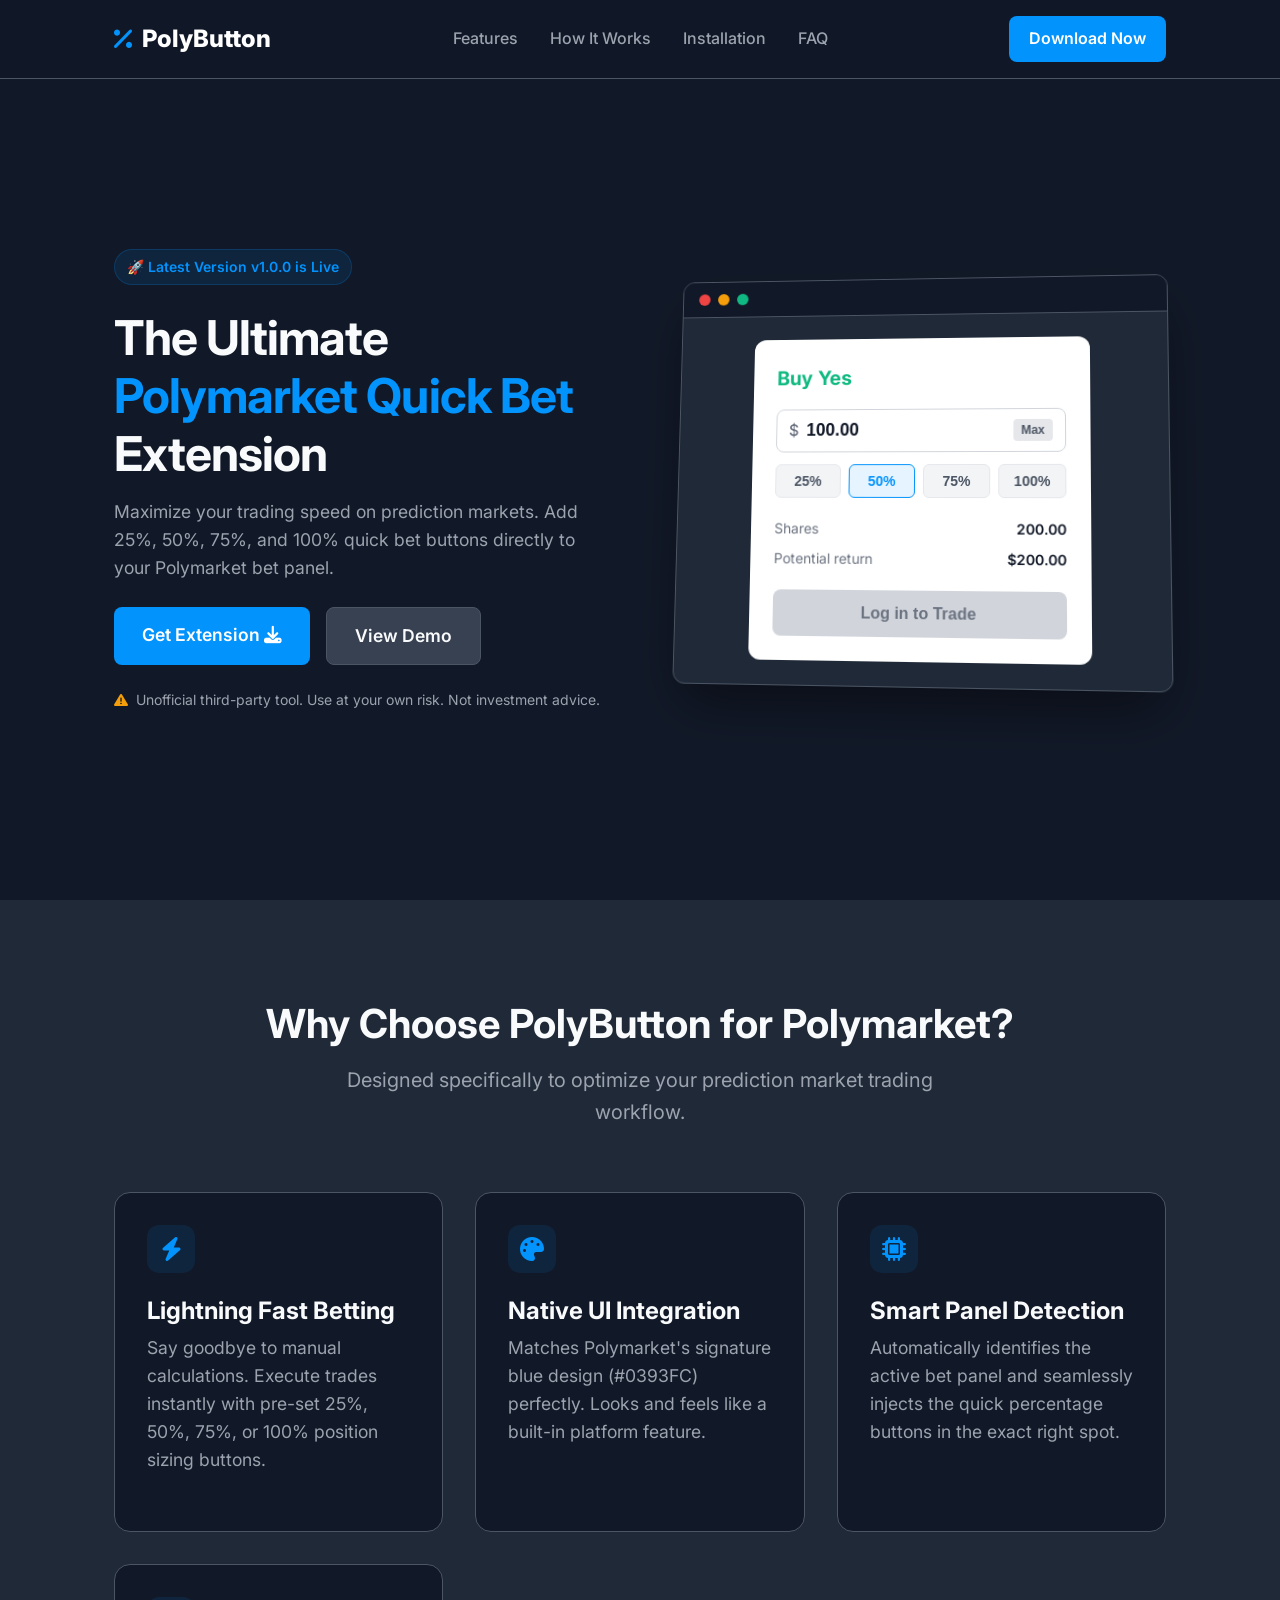
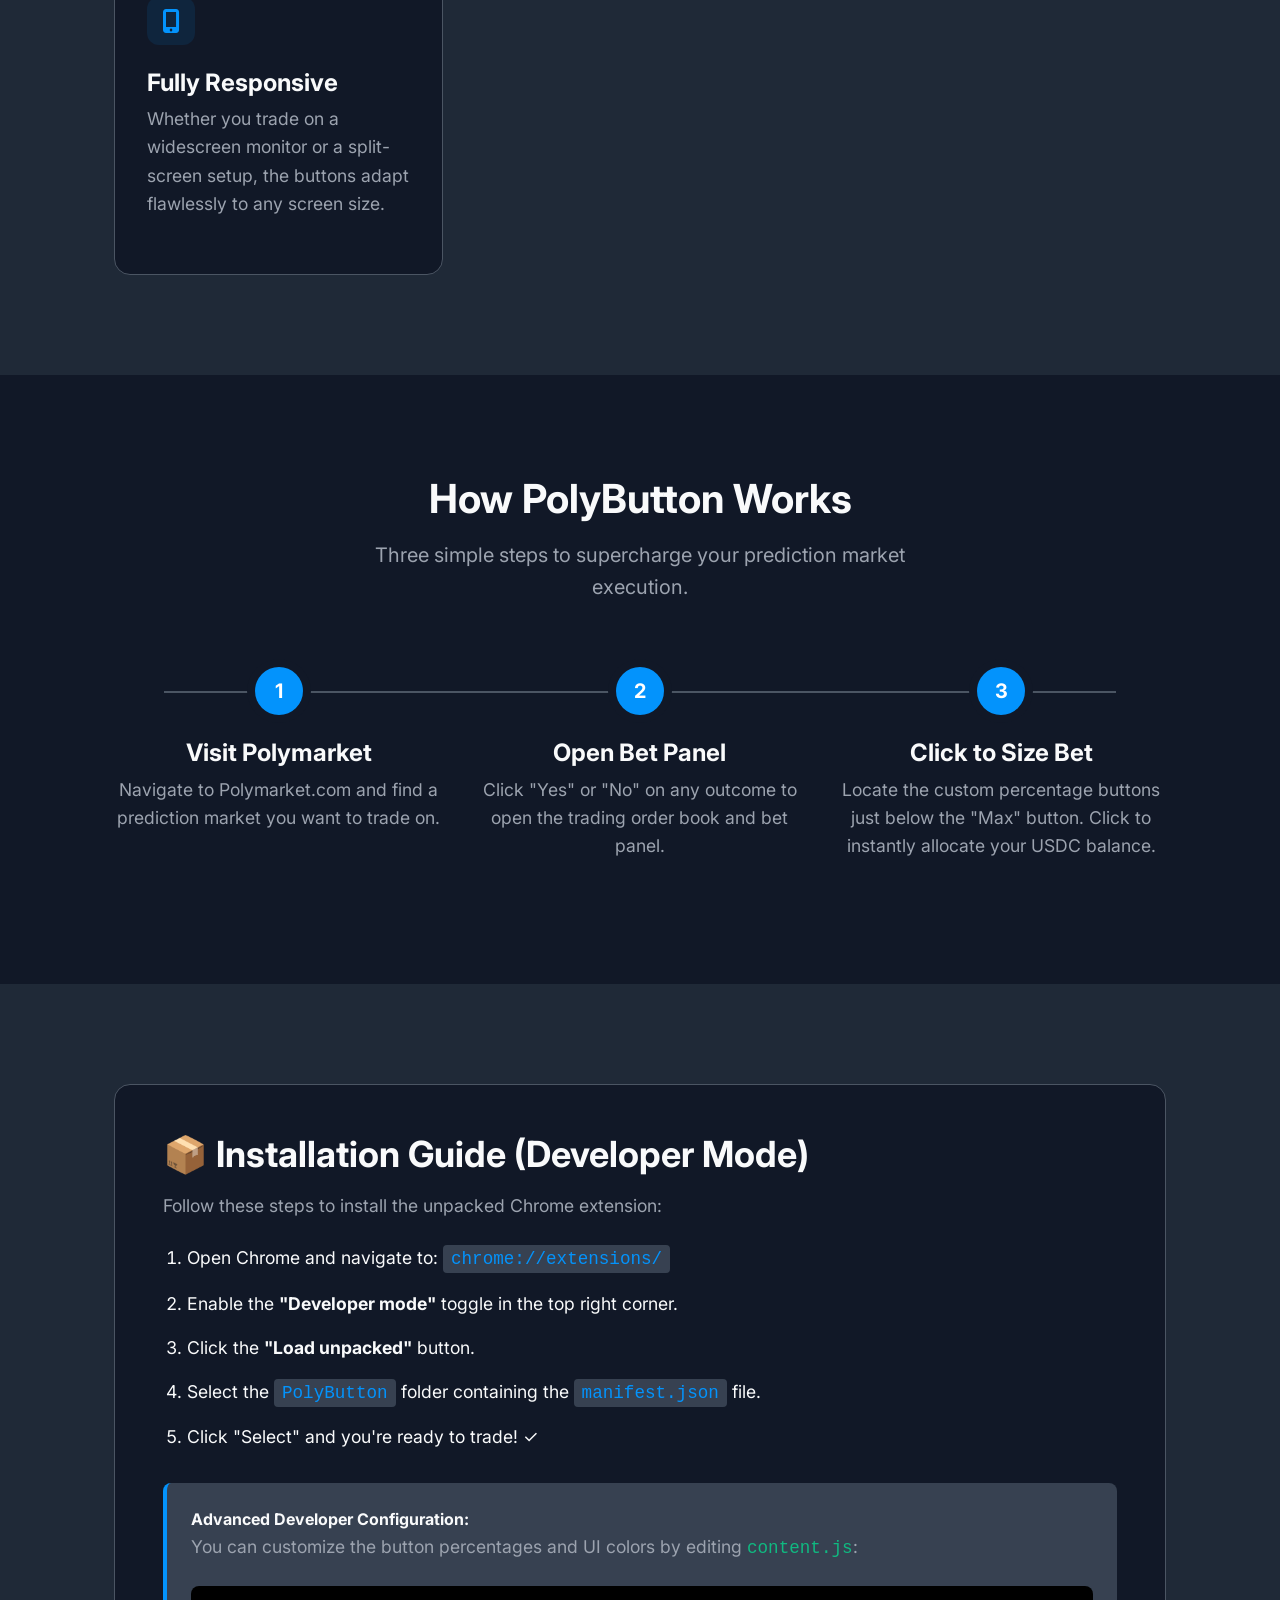
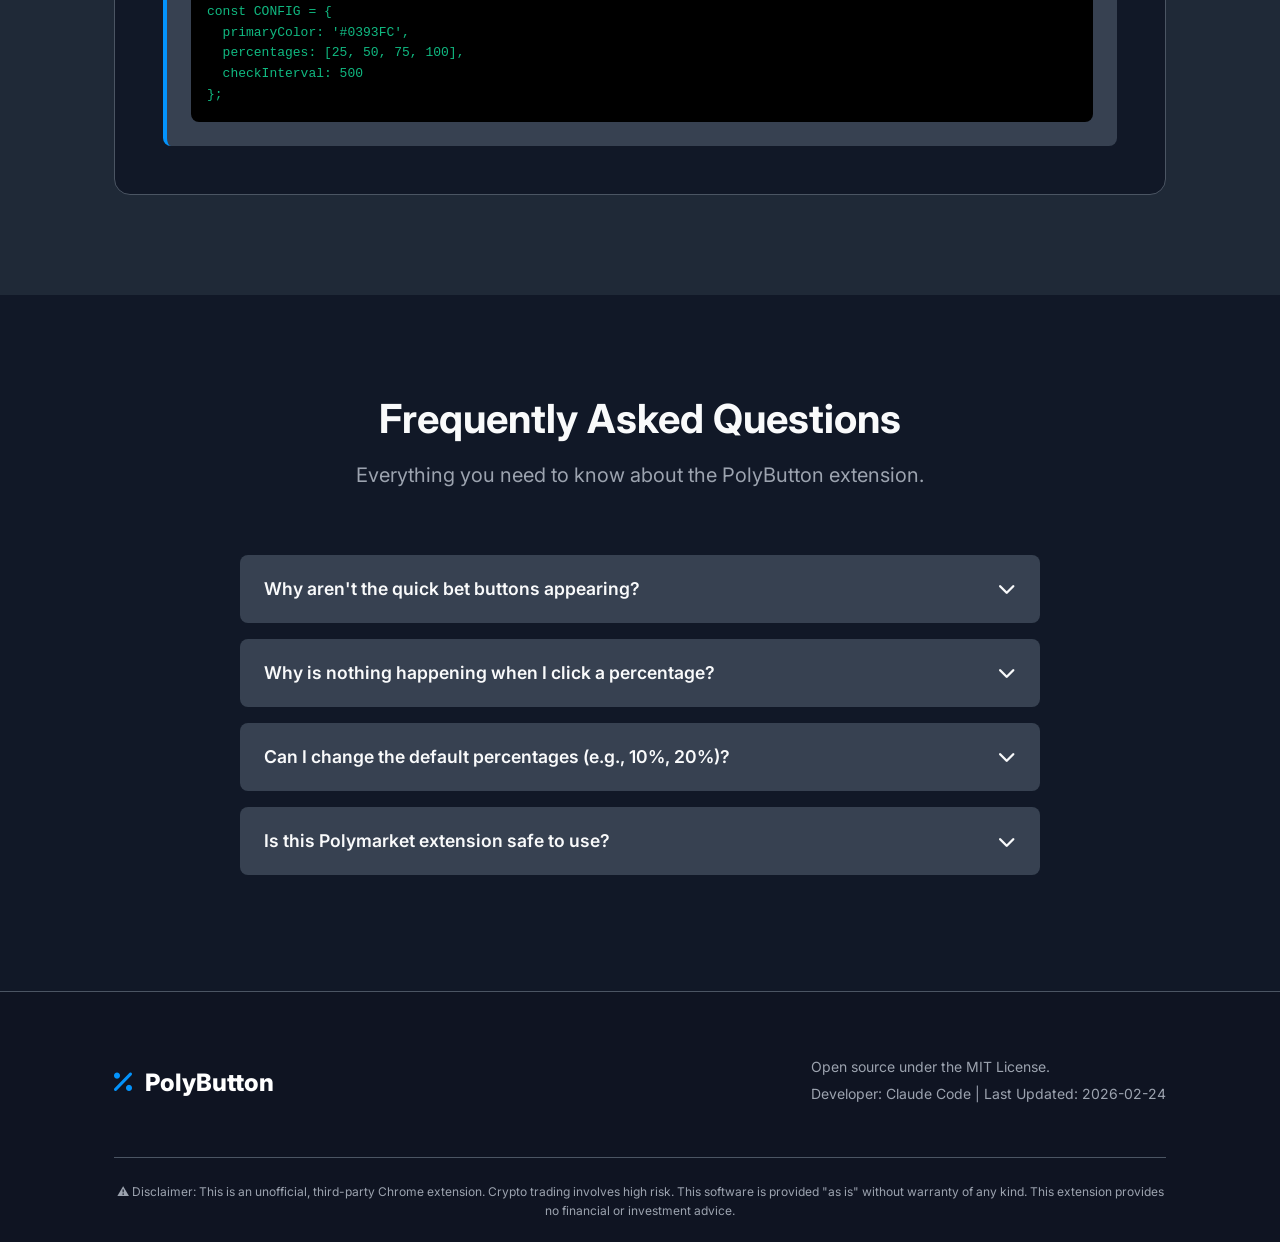
==== index.html @ 2eb206ef "init" ====
<!DOCTYPE html>
<html lang="en">
<head>
    <meta charset="UTF-8">
    <meta name="viewport" content="width=device-width, initial-scale=1.0">
    <title>PolyButton - Best Polymarket Quick Bet Extension | Polymarket Tools</title>
    <meta name="description" content="Enhance your Polymarket trading with PolyButton. A free Chrome extension that adds 25%, 50%, 75%, and 100% quick bet size buttons to your Polymarket bet panel.">
    <meta name="keywords" content="Polymarket extension, Polymarket tools, quick bet, prediction markets trading, Polymarket bet panel, crypto betting, betting tools">
    <link rel="canonical" href="https://polybutton.com/" />
    
    <!-- Open Graph / Facebook -->
    <meta property="og:type" content="website">
    <meta property="og:title" content="PolyButton - Polymarket Quick Bet Extension">
    <meta property="og:description" content="Add 25%, 50%, 75%, 100% quick-set buttons to your Polymarket bet panel for faster trading execution.">
    
    <!-- Twitter -->
    <meta property="twitter:card" content="summary_large_image">
    <meta property="twitter:title" content="PolyButton - Polymarket Quick Bet Extension">
    <meta property="twitter:description" content="Add 25%, 50%, 75%, 100% quick-set buttons to your Polymarket bet panel for faster trading execution.">
    
    <link rel="stylesheet" href="styles.css">
    <link rel="preconnect" href="https://fonts.googleapis.com">
    <link rel="preconnect" href="https://fonts.gstatic.com" crossorigin>
    <link href="https://fonts.googleapis.com/css2?family=Inter:wght@400;500;600;700;800&display=swap" rel="stylesheet">
    <link rel="stylesheet" href="https://cdnjs.cloudflare.com/ajax/libs/font-awesome/6.4.0/css/all.min.css">
</head>
<body>
    <nav class="navbar" aria-label="Main Navigation">
        <div class="container nav-content">
            <div class="logo">
                <i class="fa-solid fa-percent logo-icon" aria-hidden="true"></i>
                <span>PolyButton</span>
            </div>
            <ul class="nav-links">
                <li><a href="#features">Features</a></li>
                <li><a href="#how-it-works">How It Works</a></li>
                <li><a href="#installation">Installation</a></li>
                <li><a href="#faq">FAQ</a></li>
            </ul>
            <a href="#installation" class="btn btn-primary nav-btn">Download Now</a>
        </div>
    </nav>

    <main>
        <section class="hero" aria-label="Hero Section">
            <div class="container hero-content">
                <div class="hero-text">
                    <div class="badge">🚀 Latest Version v1.0.0 is Live</div>
                    <h1>The Ultimate<br><span class="highlight">Polymarket Quick Bet</span> Extension</h1>
                    <p>Maximize your trading speed on prediction markets. Add 25%, 50%, 75%, and 100% quick bet buttons directly to your Polymarket bet panel.</p>
                    <div class="hero-actions">
                        <a href="#installation" class="btn btn-primary btn-large">Get Extension <i class="fa-solid fa-download" aria-hidden="true"></i></a>
                        <a href="#how-it-works" class="btn btn-secondary btn-large">View Demo</a>
                    </div>
                    <div class="disclaimer">
                        <i class="fa-solid fa-triangle-exclamation" aria-hidden="true"></i> 
                        Unofficial third-party tool. Use at your own risk. Not investment advice.
                    </div>
                </div>
                <div class="hero-image" aria-hidden="true">
                    <div class="mockup-window">
                        <div class="mockup-header">
                            <span class="dot red"></span>
                            <span class="dot yellow"></span>
                            <span class="dot green"></span>
                        </div>
                        <div class="mockup-body">
                            <div class="bet-panel">
                                <div class="bet-header">Buy Yes</div>
                                <div class="input-group">
                                    <span class="currency">$</span>
                                    <input type="text" value="100.00" disabled aria-label="Bet Amount">
                                    <button class="btn-max">Max</button>
                                </div>
                                <!-- PolyButton Injected UI -->
                                <div class="polybutton-row">
                                    <button class="pb-btn">25%</button>
                                    <button class="pb-btn active">50%</button>
                                    <button class="pb-btn">75%</button>
                                    <button class="pb-btn">100%</button>
                                </div>
                                <div class="bet-summary">
                                    <div>Shares <span>200.00</span></div>
                                    <div>Potential return <span>$200.00</span></div>
                                </div>
                                <button class="btn-submit">Log in to Trade</button>
                            </div>
                        </div>
                    </div>
                </div>
            </div>
        </section>

        <section id="features" class="features">
            <div class="container">
                <div class="section-header">
                    <h2>Why Choose PolyButton for Polymarket?</h2>
                    <p>Designed specifically to optimize your prediction market trading workflow.</p>
                </div>
                <div class="feature-grid">
                    <div class="feature-card">
                        <div class="feature-icon"><i class="fa-solid fa-bolt" aria-hidden="true"></i></div>
                        <h3>Lightning Fast Betting</h3>
                        <p>Say goodbye to manual calculations. Execute trades instantly with pre-set 25%, 50%, 75%, or 100% position sizing buttons.</p>
                    </div>
                    <div class="feature-card">
                        <div class="feature-icon"><i class="fa-solid fa-palette" aria-hidden="true"></i></div>
                        <h3>Native UI Integration</h3>
                        <p>Matches Polymarket's signature blue design (#0393FC) perfectly. Looks and feels like a built-in platform feature.</p>
                    </div>
                    <div class="feature-card">
                        <div class="feature-icon"><i class="fa-solid fa-microchip" aria-hidden="true"></i></div>
                        <h3>Smart Panel Detection</h3>
                        <p>Automatically identifies the active bet panel and seamlessly injects the quick percentage buttons in the exact right spot.</p>
                    </div>
                    <div class="feature-card">
                        <div class="feature-icon"><i class="fa-solid fa-mobile-screen-button" aria-hidden="true"></i></div>
                        <h3>Fully Responsive</h3>
                        <p>Whether you trade on a widescreen monitor or a split-screen setup, the buttons adapt flawlessly to any screen size.</p>
                    </div>
                </div>
            </div>
        </section>

        <section id="how-it-works" class="how-it-works">
            <div class="container">
                <div class="section-header">
                    <h2>How PolyButton Works</h2>
                    <p>Three simple steps to supercharge your prediction market execution.</p>
                </div>
                <div class="steps-container">
                    <div class="step">
                        <div class="step-number">1</div>
                        <h3>Visit Polymarket</h3>
                        <p>Navigate to Polymarket.com and find a prediction market you want to trade on.</p>
                    </div>
                    <div class="step">
                        <div class="step-number">2</div>
                        <h3>Open Bet Panel</h3>
                        <p>Click "Yes" or "No" on any outcome to open the trading order book and bet panel.</p>
                    </div>
                    <div class="step">
                        <div class="step-number">3</div>
                        <h3>Click to Size Bet</h3>
                        <p>Locate the custom percentage buttons just below the "Max" button. Click to instantly allocate your USDC balance.</p>
                    </div>
                </div>
            </div>
        </section>

        <section id="installation" class="installation">
            <div class="container">
                <div class="install-card">
                    <div class="install-content">
                        <h2>📦 Installation Guide (Developer Mode)</h2>
                        <p>Follow these steps to install the unpacked Chrome extension:</p>
                        <ol class="install-steps">
                            <li>Open Chrome and navigate to: <code>chrome://extensions/</code></li>
                            <li>Enable the <strong>"Developer mode"</strong> toggle in the top right corner.</li>
                            <li>Click the <strong>"Load unpacked"</strong> button.</li>
                            <li>Select the <code>PolyButton</code> folder containing the <code>manifest.json</code> file.</li>
                            <li>Click "Select" and you're ready to trade! ✓</li>
                        </ol>
                        <div class="config-note">
                            <strong>Advanced Developer Configuration:</strong>
                            <p>You can customize the button percentages and UI colors by editing <code>content.js</code>:</p>
                            <pre><code>const CONFIG = {
  primaryColor: '#0393FC',
  percentages: [25, 50, 75, 100],
  checkInterval: 500
};</code></pre>
                        </div>
                    </div>
                </div>
            </div>
        </section>

        <section id="faq" class="faq">
            <div class="container">
                <div class="section-header">
                    <h2>Frequently Asked Questions</h2>
                    <p>Everything you need to know about the PolyButton extension.</p>
                </div>
                <div class="faq-list">
                    <div class="faq-item">
                        <div class="faq-question">
                            <span>Why aren't the quick bet buttons appearing?</span>
                            <i class="fa-solid fa-chevron-down" aria-hidden="true"></i>
                        </div>
                        <div class="faq-answer">
                            <p>Ensure you are on the official Polymarket website and the extension is enabled. Try refreshing the page. The buttons only appear when a bet panel is open.</p>
                        </div>
                    </div>
                    <div class="faq-item">
                        <div class="faq-question">
                            <span>Why is nothing happening when I click a percentage?</span>
                            <i class="fa-solid fa-chevron-down" aria-hidden="true"></i>
                        </div>
                        <div class="faq-answer">
                            <p>The Polymarket interface might still be loading, or your wallet balance hasn't synced. Wait a few seconds and try again. You can also check the browser console (F12) for troubleshooting.</p>
                        </div>
                    </div>
                    <div class="faq-item">
                        <div class="faq-question">
                            <span>Can I change the default percentages (e.g., 10%, 20%)?</span>
                            <i class="fa-solid fa-chevron-down" aria-hidden="true"></i>
                        </div>
                        <div class="faq-answer">
                            <p>Yes! Open the extension folder, edit the <code>content.js</code> file, and modify the <code>percentages</code> array inside the <code>CONFIG</code> object to match your trading strategy.</p>
                        </div>
                    </div>
                    <div class="faq-item">
                        <div class="faq-question">
                            <span>Is this Polymarket extension safe to use?</span>
                            <i class="fa-solid fa-chevron-down" aria-hidden="true"></i>
                        </div>
                        <div class="faq-answer">
                            <p>100% safe. PolyButton is an open-source frontend script. It only performs local DOM manipulation to inject buttons and calculate math. It does not access, collect, or transmit your private keys, wallet data, or any sensitive information.</p>
                        </div>
                    </div>
                </div>
            </div>
        </section>
    </main>

    <footer class="footer">
        <div class="container">
            <div class="footer-content">
                <div class="footer-logo">
                    <i class="fa-solid fa-percent" aria-hidden="true"></i> PolyButton
                </div>
                <div class="footer-info">
                    <p>Open source under the MIT License.</p>
                    <p>Developer: Claude Code | Last Updated: 2026-02-24</p>
                </div>
            </div>
            <div class="footer-bottom">
                <p>⚠️ Disclaimer: This is an unofficial, third-party Chrome extension. Crypto trading involves high risk. This software is provided "as is" without warranty of any kind. This extension provides no financial or investment advice.</p>
            </div>
        </div>
    </footer>

    <script src="script.js"></script>
</body>
</html>
---- styles.css ----
:root {
    --primary: #0393FC;
    --primary-hover: #0276cb;
    --bg-main: #111827;
    --bg-secondary: #1F2937;
    --bg-card: #374151;
    --text-main: #F9FAFB;
    --text-muted: #9CA3AF;
    --border: #4B5563;
    --accent-red: #EF4444;
    --accent-yellow: #F59E0B;
    --accent-green: #10B981;
    --font-family: 'Inter', -apple-system, BlinkMacSystemFont, "Segoe UI", Roboto, Helvetica, Arial, sans-serif;
    --radius: 8px;
    --transition: 0.3s ease;
}

* {
    margin: 0;
    padding: 0;
    box-sizing: border-box;
}

body {
    font-family: var(--font-family);
    background-color: var(--bg-main);
    color: var(--text-main);
    line-height: 1.6;
    scroll-behavior: smooth;
    overflow-x: hidden;
}

a {
    color: var(--primary);
    text-decoration: none;
    transition: color var(--transition);
}

a:hover {
    color: var(--primary-hover);
}

.container {
    max-width: 1100px;
    margin: 0 auto;
    padding: 0 24px;
}

/* Typography */
h1, h2, h3 {
    font-weight: 700;
    line-height: 1.2;
    margin-bottom: 16px;
}

h1 {
    font-size: 3rem;
    letter-spacing: -0.02em;
}

h2 {
    font-size: 2.25rem;
}

h3 {
    font-size: 1.5rem;
    margin-bottom: 8px;
}

p {
    color: var(--text-muted);
    font-size: 1.1rem;
    margin-bottom: 24px;
}

/* Buttons */
.btn {
    display: inline-block;
    padding: 10px 20px;
    border-radius: var(--radius);
    font-weight: 600;
    text-align: center;
    cursor: pointer;
    transition: all var(--transition);
    border: none;
    font-family: var(--font-family);
}

.btn-primary {
    background-color: var(--primary);
    color: white;
}

.btn-primary:hover {
    background-color: var(--primary-hover);
    color: white;
    transform: translateY(-2px);
    box-shadow: 0 4px 12px rgba(3, 147, 252, 0.3);
}

.btn-secondary {
    background-color: var(--bg-card);
    color: var(--text-main);
    border: 1px solid var(--border);
}

.btn-secondary:hover {
    background-color: var(--border);
    color: white;
    transform: translateY(-2px);
}

.btn-large {
    padding: 14px 28px;
    font-size: 1.1rem;
}

/* Navbar */
.navbar {
    position: fixed;
    top: 0;
    width: 100%;
    background-color: rgba(17, 24, 39, 0.9);
    backdrop-filter: blur(10px);
    z-index: 1000;
    border-bottom: 1px solid var(--border);
    padding: 16px 0;
}

.nav-content {
    display: flex;
    justify-content: space-between;
    align-items: center;
}

.logo {
    display: flex;
    align-items: center;
    gap: 10px;
    font-size: 1.5rem;
    font-weight: 800;
    color: white;
}

.logo-icon {
    color: var(--primary);
}

.nav-links {
    display: flex;
    list-style: none;
    gap: 32px;
}

.nav-links a {
    color: var(--text-muted);
    font-weight: 500;
}

.nav-links a:hover {
    color: white;
}

/* Hero Section */
.hero {
    padding: 160px 0 100px;
    display: flex;
    align-items: center;
    min-height: 100vh;
}

.hero-content {
    display: grid;
    grid-template-columns: 1fr 1fr;
    gap: 64px;
    align-items: center;
}

.badge {
    display: inline-block;
    padding: 6px 12px;
    background-color: rgba(3, 147, 252, 0.1);
    color: var(--primary);
    border: 1px solid rgba(3, 147, 252, 0.2);
    border-radius: 20px;
    font-size: 0.875rem;
    font-weight: 600;
    margin-bottom: 24px;
}

.highlight {
    color: var(--primary);
}

.hero-actions {
    display: flex;
    gap: 16px;
    margin-bottom: 24px;
}

.disclaimer {
    font-size: 0.875rem;
    color: var(--text-muted);
    display: flex;
    align-items: center;
    gap: 8px;
}

.disclaimer i {
    color: var(--accent-yellow);
}

/* Mockup UI */
.mockup-window {
    background-color: var(--bg-secondary);
    border-radius: 12px;
    border: 1px solid var(--border);
    overflow: hidden;
    box-shadow: 0 25px 50px -12px rgba(0, 0, 0, 0.5);
    transform: perspective(1000px) rotateY(-5deg) rotateX(5deg);
    transition: transform 0.5s ease;
}

.mockup-window:hover {
    transform: perspective(1000px) rotateY(0) rotateX(0);
}

.mockup-header {
    background-color: var(--bg-main);
    padding: 12px 16px;
    display: flex;
    gap: 8px;
    border-bottom: 1px solid var(--border);
}

.dot {
    width: 12px;
    height: 12px;
    border-radius: 50%;
}

.dot.red { background-color: var(--accent-red); }
.dot.yellow { background-color: var(--accent-yellow); }
.dot.green { background-color: var(--accent-green); }

.mockup-body {
    padding: 24px;
    display: flex;
    justify-content: center;
}

.bet-panel {
    background-color: #ffffff;
    border-radius: 12px;
    padding: 24px;
    width: 100%;
    max-width: 340px;
    color: #111827;
}

.bet-header {
    font-weight: 700;
    font-size: 1.25rem;
    margin-bottom: 16px;
    color: #10B981; /* Yes green */
}

.input-group {
    display: flex;
    align-items: center;
    border: 1px solid #D1D5DB;
    border-radius: 8px;
    padding: 8px 12px;
    margin-bottom: 12px;
}

.currency {
    color: #6B7280;
    font-weight: 500;
    margin-right: 8px;
}

.input-group input {
    border: none;
    outline: none;
    font-size: 1.1rem;
    font-weight: 600;
    width: 100%;
    color: #111827;
    background: transparent;
}

.btn-max {
    background-color: #E5E7EB;
    border: none;
    padding: 4px 8px;
    border-radius: 4px;
    font-size: 0.75rem;
    font-weight: 600;
    color: #4B5563;
    cursor: pointer;
}

/* The injected buttons */
.polybutton-row {
    display: flex;
    gap: 8px;
    margin-bottom: 20px;
}

.pb-btn {
    flex: 1;
    background-color: #F3F4F6;
    border: 1px solid #E5E7EB;
    color: #4B5563;
    border-radius: 6px;
    padding: 8px 0;
    font-size: 0.875rem;
    font-weight: 600;
    cursor: pointer;
    transition: all 0.2s;
}

.pb-btn.active, .pb-btn:hover {
    background-color: rgba(3, 147, 252, 0.1);
    color: var(--primary);
    border-color: var(--primary);
}

.bet-summary {
    display: flex;
    flex-direction: column;
    gap: 8px;
    margin-bottom: 20px;
    font-size: 0.875rem;
    color: #6B7280;
}

.bet-summary div {
    display: flex;
    justify-content: space-between;
}

.bet-summary span {
    font-weight: 600;
    color: #111827;
}

.btn-submit {
    width: 100%;
    background-color: #D1D5DB;
    color: #6B7280;
    border: none;
    padding: 14px;
    border-radius: 8px;
    font-weight: 600;
    font-size: 1rem;
}

/* Sections Global */
section {
    padding: 100px 0;
}

.section-header {
    text-align: center;
    margin-bottom: 64px;
}

.section-header h2 {
    font-size: 2.5rem;
}

.section-header p {
    font-size: 1.25rem;
    max-width: 600px;
    margin: 0 auto;
}

/* Features */
.features {
    background-color: var(--bg-secondary);
}

.feature-grid {
    display: grid;
    grid-template-columns: repeat(auto-fit, minmax(250px, 1fr));
    gap: 32px;
}

.feature-card {
    background-color: var(--bg-main);
    padding: 32px;
    border-radius: 16px;
    border: 1px solid var(--border);
    transition: transform var(--transition), box-shadow var(--transition);
}

.feature-card:hover {
    transform: translateY(-5px);
    box-shadow: 0 10px 30px rgba(0, 0, 0, 0.2);
    border-color: var(--primary);
}

.feature-icon {
    width: 48px;
    height: 48px;
    background-color: rgba(3, 147, 252, 0.1);
    color: var(--primary);
    border-radius: 12px;
    display: flex;
    align-items: center;
    justify-content: center;
    font-size: 1.5rem;
    margin-bottom: 24px;
}

/* How it works */
.steps-container {
    display: grid;
    grid-template-columns: repeat(3, 1fr);
    gap: 32px;
    position: relative;
}

.steps-container::before {
    content: '';
    position: absolute;
    top: 24px;
    left: 50px;
    right: 50px;
    height: 2px;
    background-color: var(--border);
    z-index: 1;
}

.step {
    text-align: center;
    position: relative;
    z-index: 2;
}

.step-number {
    width: 48px;
    height: 48px;
    background-color: var(--primary);
    color: white;
    border-radius: 50%;
    display: flex;
    align-items: center;
    justify-content: center;
    font-size: 1.25rem;
    font-weight: 700;
    margin: 0 auto 24px;
    box-shadow: 0 0 0 8px var(--bg-main);
}

/* Installation */
.installation {
    background-color: var(--bg-secondary);
}

.install-card {
    background-color: var(--bg-main);
    border-radius: 16px;
    border: 1px solid var(--border);
    overflow: hidden;
}

.install-content {
    padding: 48px;
}

.install-content h2 {
    display: flex;
    align-items: center;
    gap: 12px;
    margin-bottom: 16px;
}

.install-steps {
    padding-left: 24px;
    margin-bottom: 32px;
    color: var(--text-main);
}

.install-steps li {
    margin-bottom: 16px;
    font-size: 1.1rem;
}

.install-steps code {
    background-color: var(--bg-card);
    padding: 4px 8px;
    border-radius: 4px;
    font-family: monospace;
    color: var(--primary);
}

.config-note {
    background-color: var(--bg-card);
    padding: 24px;
    border-radius: 8px;
    border-left: 4px solid var(--primary);
}

.config-note pre {
    background-color: #000;
    padding: 16px;
    border-radius: 8px;
    margin-top: 16px;
    overflow-x: auto;
}

.config-note code {
    color: #10B981;
    font-family: monospace;
}

/* FAQ */
.faq-list {
    max-width: 800px;
    margin: 0 auto;
}

.faq-item {
    background-color: var(--bg-card);
    border-radius: 8px;
    margin-bottom: 16px;
    overflow: hidden;
}

.faq-question {
    padding: 20px 24px;
    display: flex;
    justify-content: space-between;
    align-items: center;
    cursor: pointer;
    font-weight: 600;
    font-size: 1.1rem;
    transition: background-color var(--transition);
}

.faq-question:hover {
    background-color: var(--border);
}

.faq-question i {
    transition: transform var(--transition);
}

.faq-item.active .faq-question i {
    transform: rotate(180deg);
}

.faq-answer {
    padding: 0 24px;
    max-height: 0;
    overflow: hidden;
    transition: max-height 0.3s ease, padding 0.3s ease;
}

.faq-item.active .faq-answer {
    padding: 0 24px 20px;
    max-height: 200px;
}

.faq-answer p {
    margin-bottom: 0;
}

/* Footer */
.footer {
    background-color: #0f1422;
    padding: 64px 0 24px;
    border-top: 1px solid var(--border);
}

.footer-content {
    display: flex;
    justify-content: space-between;
    align-items: center;
    margin-bottom: 48px;
    flex-wrap: wrap;
    gap: 24px;
}

.footer-logo {
    font-size: 1.5rem;
    font-weight: 800;
    color: white;
}

.footer-logo i {
    color: var(--primary);
    margin-right: 8px;
}

.footer-info p {
    margin-bottom: 4px;
    font-size: 0.875rem;
}

.footer-bottom {
    border-top: 1px solid var(--border);
    padding-top: 24px;
    text-align: center;
}

.footer-bottom p {
    font-size: 0.75rem;
    color: var(--text-muted);
    margin-bottom: 0;
}

/* Responsive Design */
@media (max-width: 992px) {
    .hero-content {
        grid-template-columns: 1fr;
        text-align: center;
    }
    
    .hero-actions {
        justify-content: center;
    }

    .disclaimer {
        justify-content: center;
    }

    .mockup-window {
        margin: 0 auto;
        transform: none;
    }
    
    .mockup-window:hover {
        transform: none;
    }
}

@media (max-width: 768px) {
    .nav-links, .nav-btn {
        display: none;
    }
    
    h1 {
        font-size: 2.5rem;
    }

    .steps-container {
        grid-template-columns: 1fr;
    }

    .steps-container::before {
        display: none;
    }

    .install-content {
        padding: 24px;
    }
    
    .hero {
        padding: 120px 0 60px;
    }
}
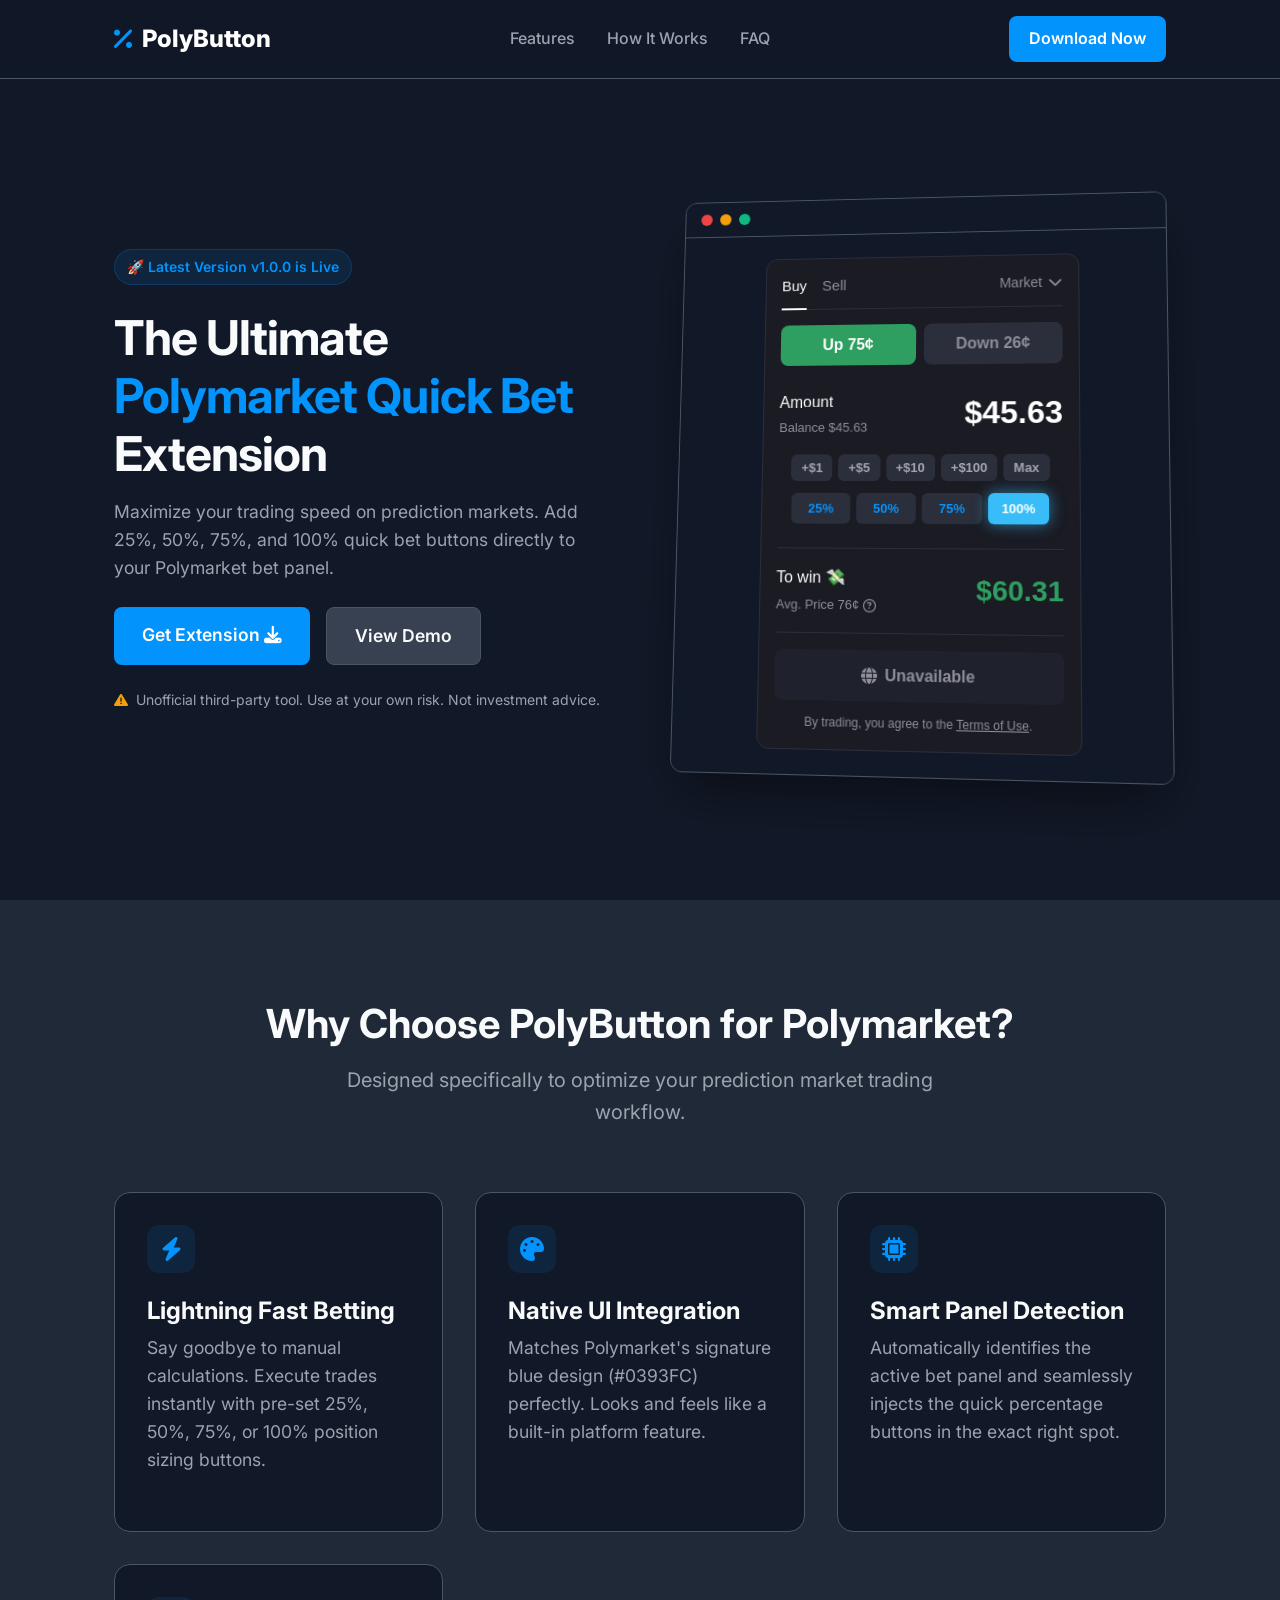
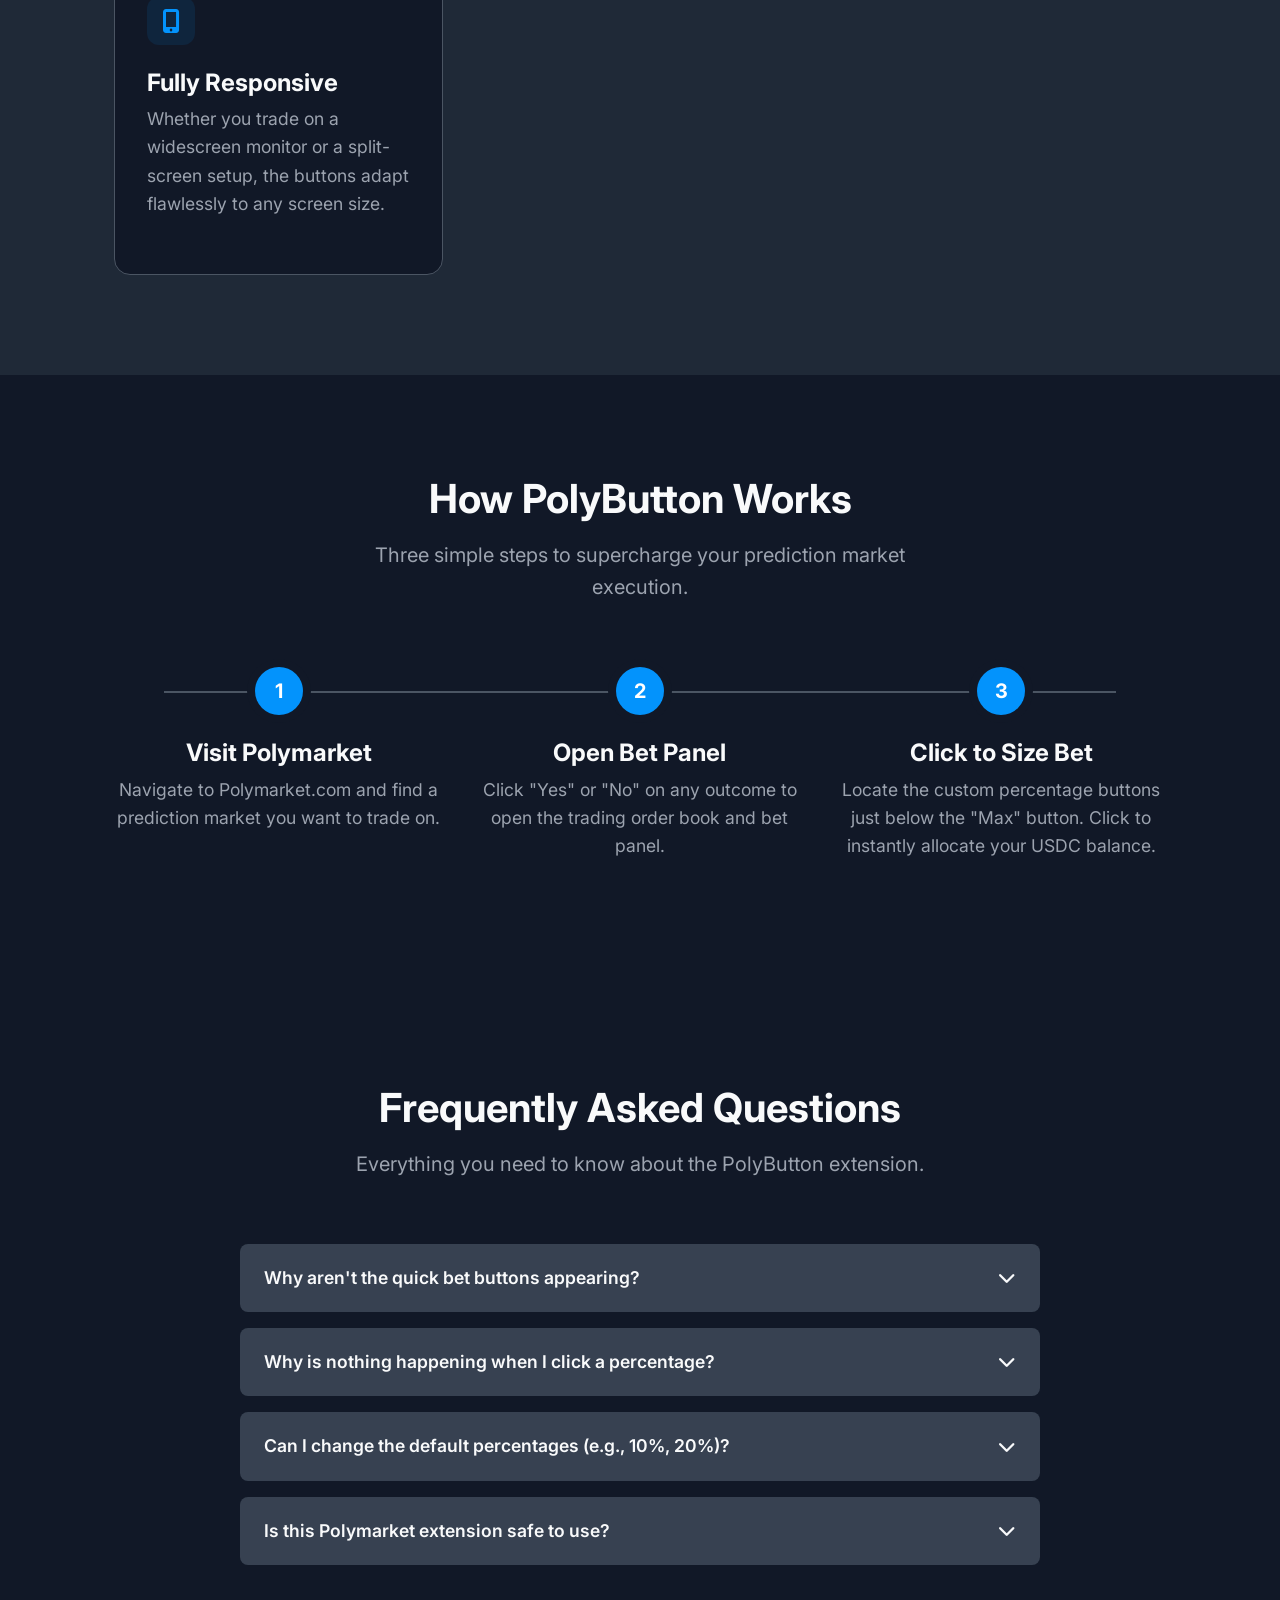
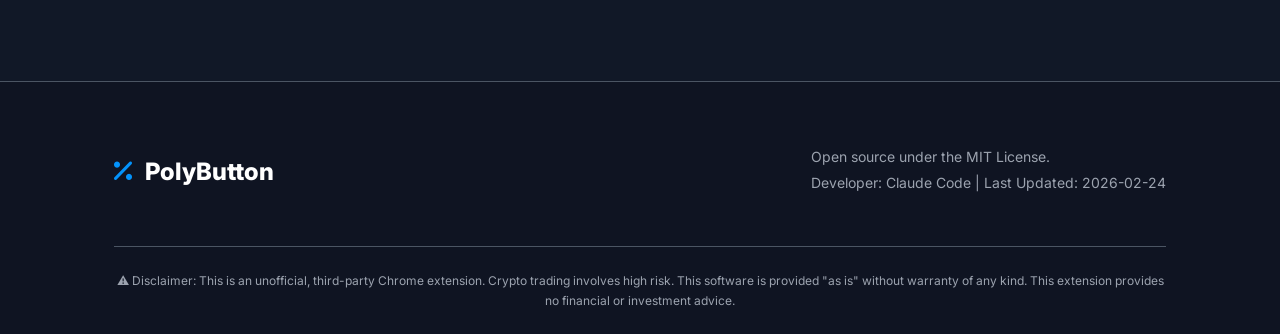
==== commit e125ff2c: "Refactor UI and update links in index.html; enhance styles for bet panel and buttons in styles.css; " ====
--- a/index.html
+++ b/index.html
@@ -34,10 +34,9 @@
             <ul class="nav-links">
                 <li><a href="#features">Features</a></li>
                 <li><a href="#how-it-works">How It Works</a></li>
-                <li><a href="#installation">Installation</a></li>
                 <li><a href="#faq">FAQ</a></li>
             </ul>
-            <a href="#installation" class="btn btn-primary nav-btn">Download Now</a>
+            <a href="https://github.com/your-repo" class="btn btn-primary nav-btn">Download Now</a>
         </div>
     </nav>
 
@@ -49,7 +48,7 @@
                     <h1>The Ultimate<br><span class="highlight">Polymarket Quick Bet</span> Extension</h1>
                     <p>Maximize your trading speed on prediction markets. Add 25%, 50%, 75%, and 100% quick bet buttons directly to your Polymarket bet panel.</p>
                     <div class="hero-actions">
-                        <a href="#installation" class="btn btn-primary btn-large">Get Extension <i class="fa-solid fa-download" aria-hidden="true"></i></a>
+                        <a href="https://github.com/your-repo" class="btn btn-primary btn-large">Get Extension <i class="fa-solid fa-download" aria-hidden="true"></i></a>
                         <a href="#how-it-works" class="btn btn-secondary btn-large">View Demo</a>
                     </div>
                     <div class="disclaimer">
@@ -65,25 +64,59 @@
                             <span class="dot green"></span>
                         </div>
                         <div class="mockup-body">
-                            <div class="bet-panel">
-                                <div class="bet-header">Buy Yes</div>
-                                <div class="input-group">
-                                    <span class="currency">$</span>
-                                    <input type="text" value="100.00" disabled aria-label="Bet Amount">
-                                    <button class="btn-max">Max</button>
-                                </div>
-                                <!-- PolyButton Injected UI -->
-                                <div class="polybutton-row">
-                                    <button class="pb-btn">25%</button>
-                                    <button class="pb-btn active">50%</button>
-                                    <button class="pb-btn">75%</button>
-                                    <button class="pb-btn">100%</button>
-                                </div>
-                                <div class="bet-summary">
-                                    <div>Shares <span>200.00</span></div>
-                                    <div>Potential return <span>$200.00</span></div>
-                                </div>
-                                <button class="btn-submit">Log in to Trade</button>
+                            <div class="bet-panel real-ui">
+                                <div class="bet-tabs">
+                                    <div class="tab-group">
+                                        <span class="tab active">Buy</span>
+                                        <span class="tab">Sell</span>
+                                    </div>
+                                    <div class="market-dropdown">
+                                        <span>Market</span>
+                                        <i class="fa-solid fa-chevron-down" aria-hidden="true"></i>
+                                    </div>
+                                </div>
+                                
+                                <div class="outcome-buttons">
+                                    <button class="outcome-btn yes">Up 75¢</button>
+                                    <button class="outcome-btn no">Down 26¢</button>
+                                </div>
+
+                                <div class="amount-section">
+                                    <div class="amount-header">
+                                        <div class="amount-labels">
+                                            <div class="label-primary">Amount</div>
+                                            <div class="label-secondary">Balance $45.63</div>
+                                        </div>
+                                        <div class="amount-value">$45.63</div>
+                                    </div>
+                                    
+                                    <div class="quick-add-row">
+                                        <button class="qa-btn">+$1</button>
+                                        <button class="qa-btn">+$5</button>
+                                        <button class="qa-btn">+$10</button>
+                                        <button class="qa-btn">+$100</button>
+                                        <button class="qa-btn">Max</button>
+                                    </div>
+                                    
+                                    <!-- PolyButton Injected UI -->
+                                    <div class="polybutton-row">
+                                        <button class="pb-btn">25%</button>
+                                        <button class="pb-btn">50%</button>
+                                        <button class="pb-btn">75%</button>
+                                        <button class="pb-btn active">100%</button>
+                                    </div>
+                                </div>
+
+                                <div class="summary-section">
+                                    <div class="summary-left">
+                                        <div class="win-label">To win 💸</div>
+                                        <div class="avg-price">Avg. Price 76¢ <i class="fa-regular fa-circle-question" aria-hidden="true"></i></div>
+                                    </div>
+                                    <div class="summary-right win-amount">$60.31</div>
+                                </div>
+                                
+                                <button class="btn-unavailable"><i class="fa-solid fa-globe" aria-hidden="true"></i> Unavailable</button>
+                                <div class="terms-text">By trading, you agree to the <a href="#">Terms of Use</a>.</div>
                             </div>
                         </div>
                     </div>
@@ -148,33 +181,6 @@
             </div>
         </section>
 
-        <section id="installation" class="installation">
-            <div class="container">
-                <div class="install-card">
-                    <div class="install-content">
-                        <h2>📦 Installation Guide (Developer Mode)</h2>
-                        <p>Follow these steps to install the unpacked Chrome extension:</p>
-                        <ol class="install-steps">
-                            <li>Open Chrome and navigate to: <code>chrome://extensions/</code></li>
-                            <li>Enable the <strong>"Developer mode"</strong> toggle in the top right corner.</li>
-                            <li>Click the <strong>"Load unpacked"</strong> button.</li>
-                            <li>Select the <code>PolyButton</code> folder containing the <code>manifest.json</code> file.</li>
-                            <li>Click "Select" and you're ready to trade! ✓</li>
-                        </ol>
-                        <div class="config-note">
-                            <strong>Advanced Developer Configuration:</strong>
-                            <p>You can customize the button percentages and UI colors by editing <code>content.js</code>:</p>
-                            <pre><code>const CONFIG = {
-  primaryColor: '#0393FC',
-  percentages: [25, 50, 75, 100],
-  checkInterval: 500
-};</code></pre>
-                        </div>
-                    </div>
-                </div>
-            </div>
-        </section>
-
         <section id="faq" class="faq">
             <div class="container">
                 <div class="section-header">
--- a/styles.css
+++ b/styles.css
@@ -247,114 +247,247 @@
     padding: 24px;
     display: flex;
     justify-content: center;
+    background-color: #111827;
 }
 
 .bet-panel {
-    background-color: #ffffff;
     border-radius: 12px;
-    padding: 24px;
     width: 100%;
     max-width: 340px;
-    color: #111827;
-}
-
-.bet-header {
-    font-weight: 700;
-    font-size: 1.25rem;
+}
+
+/* Real UI Mockup */
+.bet-panel.real-ui {
+    background-color: #1a1b23;
+    color: #fff;
+    font-family: -apple-system, BlinkMacSystemFont, "Segoe UI", Roboto, Helvetica, Arial, sans-serif;
+    border-radius: 12px;
+    padding: 16px;
+    width: 320px;
+    border: 1px solid #2d2e3d;
+}
+
+.bet-tabs {
+    display: flex;
+    justify-content: space-between;
+    align-items: center;
     margin-bottom: 16px;
-    color: #10B981; /* Yes green */
-}
-
-.input-group {
-    display: flex;
-    align-items: center;
-    border: 1px solid #D1D5DB;
+    border-bottom: 1px solid #2d2e3d;
+    padding-bottom: 12px;
+}
+
+.tab-group {
+    display: flex;
+    gap: 16px;
+}
+
+.tab {
+    color: #8e8f98;
+    font-size: 15px;
+    font-weight: 500;
+    cursor: pointer;
+    position: relative;
+}
+
+.tab.active {
+    color: #fff;
+}
+
+.tab.active::after {
+    content: '';
+    position: absolute;
+    bottom: -13px;
+    left: 0;
+    right: 0;
+    height: 2px;
+    background-color: #fff;
+}
+
+.market-dropdown {
+    color: #8e8f98;
+    font-size: 14px;
+    display: flex;
+    align-items: center;
+    gap: 6px;
+    cursor: pointer;
+}
+
+.outcome-buttons {
+    display: flex;
+    gap: 8px;
+    margin-bottom: 24px;
+}
+
+.outcome-btn {
+    flex: 1;
+    padding: 12px;
     border-radius: 8px;
-    padding: 8px 12px;
+    font-weight: 600;
+    font-size: 16px;
+    border: none;
+    cursor: pointer;
+    color: #fff;
+}
+
+.outcome-btn.yes {
+    background-color: #2e9f60;
+}
+
+.outcome-btn.no {
+    background-color: #2b2e3b;
+    color: #8e8f98;
+}
+
+.amount-section {
+    margin-bottom: 24px;
+}
+
+.amount-header {
+    display: flex;
+    justify-content: space-between;
+    align-items: flex-end;
+    margin-bottom: 16px;
+}
+
+.amount-labels {
+    display: flex;
+    flex-direction: column;
+    gap: 4px;
+}
+
+.label-primary {
+    font-size: 16px;
+    color: #fff;
+    font-weight: 500;
+}
+
+.label-secondary {
+    font-size: 13px;
+    color: #8e8f98;
+}
+
+.amount-value {
+    font-size: 32px;
+    font-weight: 600;
+    color: #fff;
+}
+
+.quick-add-row {
+    display: flex;
+    gap: 6px;
     margin-bottom: 12px;
-}
-
-.currency {
-    color: #6B7280;
-    font-weight: 500;
-    margin-right: 8px;
-}
-
-.input-group input {
+    justify-content: center;
+}
+
+.qa-btn {
+    background-color: #2b2e3b;
+    color: #a4a5b0;
     border: none;
-    outline: none;
-    font-size: 1.1rem;
-    font-weight: 600;
-    width: 100%;
-    color: #111827;
-    background: transparent;
-}
-
-.btn-max {
-    background-color: #E5E7EB;
-    border: none;
-    padding: 4px 8px;
-    border-radius: 4px;
-    font-size: 0.75rem;
-    font-weight: 600;
-    color: #4B5563;
+    border-radius: 6px;
+    padding: 6px 10px;
+    font-size: 13px;
+    font-weight: 600;
     cursor: pointer;
 }
 
-/* The injected buttons */
+.qa-btn:hover {
+    background-color: #3b3e4f;
+    color: #fff;
+}
+
+/* Injected PolyButton UI */
 .polybutton-row {
     display: flex;
-    gap: 8px;
-    margin-bottom: 20px;
+    gap: 6px;
+    justify-content: center;
 }
 
 .pb-btn {
     flex: 1;
-    background-color: #F3F4F6;
-    border: 1px solid #E5E7EB;
-    color: #4B5563;
+    max-width: 60px;
+    background-color: #0393fc;
+    color: #fff;
+    border: none;
     border-radius: 6px;
     padding: 8px 0;
-    font-size: 0.875rem;
+    font-size: 13px;
     font-weight: 600;
     cursor: pointer;
-    transition: all 0.2s;
-}
-
-.pb-btn.active, .pb-btn:hover {
-    background-color: rgba(3, 147, 252, 0.1);
-    color: var(--primary);
-    border-color: var(--primary);
-}
-
-.bet-summary {
+    box-shadow: 0 0 10px rgba(3, 147, 252, 0.4);
+}
+
+.pb-btn.active {
+    background-color: #38bdf8;
+    box-shadow: 0 0 15px rgba(56, 189, 248, 0.6);
+}
+
+.pb-btn:not(.active) {
+    background-color: #2b2e3b;
+    color: #0393fc;
+    box-shadow: none;
+}
+
+.summary-section {
+    display: flex;
+    justify-content: space-between;
+    align-items: center;
+    padding: 16px 0;
+    border-top: 1px solid #2d2e3d;
+    border-bottom: 1px solid #2d2e3d;
+    margin-bottom: 16px;
+}
+
+.summary-left {
     display: flex;
     flex-direction: column;
+    gap: 4px;
+}
+
+.win-label {
+    font-size: 16px;
+    color: #fff;
+    font-weight: 500;
+}
+
+.avg-price {
+    font-size: 13px;
+    color: #8e8f98;
+    display: flex;
+    align-items: center;
+    gap: 4px;
+}
+
+.win-amount {
+    font-size: 28px;
+    font-weight: 600;
+    color: #2e9f60;
+}
+
+.btn-unavailable {
+    width: 100%;
+    background-color: #1f212c;
+    color: #8e8f98;
+    border: none;
+    padding: 16px;
+    border-radius: 8px;
+    font-weight: 600;
+    font-size: 16px;
+    display: flex;
+    justify-content: center;
+    align-items: center;
     gap: 8px;
-    margin-bottom: 20px;
-    font-size: 0.875rem;
-    color: #6B7280;
-}
-
-.bet-summary div {
-    display: flex;
-    justify-content: space-between;
-}
-
-.bet-summary span {
-    font-weight: 600;
-    color: #111827;
-}
-
-.btn-submit {
-    width: 100%;
-    background-color: #D1D5DB;
-    color: #6B7280;
-    border: none;
-    padding: 14px;
-    border-radius: 8px;
-    font-weight: 600;
-    font-size: 1rem;
+    margin-bottom: 12px;
+}
+
+.terms-text {
+    text-align: center;
+    font-size: 12px;
+    color: #8e8f98;
+}
+
+.terms-text a {
+    color: #8e8f98;
+    text-decoration: underline;
 }
 
 /* Sections Global */
